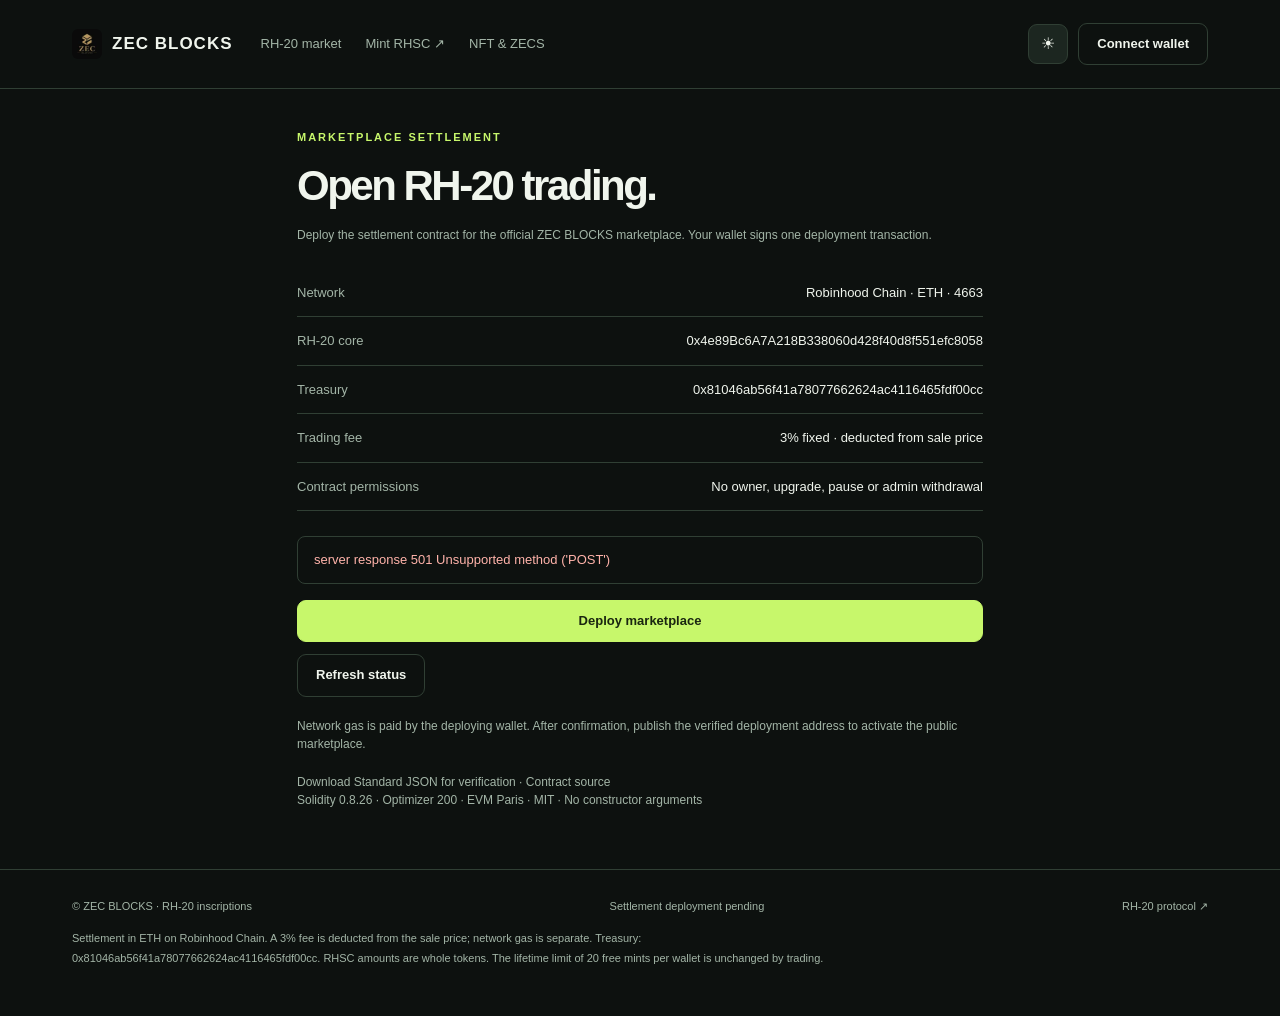
==== rh20-deploy.html @ b36e222d "Build RH-20 escrow marketplace with fixed 3% treasury settlement Add a separate native-ETH settlemen" ====
<!doctype html>
<html lang="en" data-theme="dark"><head><meta charset="utf-8"><meta name="viewport" content="width=device-width,initial-scale=1"><title>Deploy RH-20 Marketplace | ZEC BLOCKS</title><meta name="description" content="Trade RHSC inscriptions on Robinhood Chain. Buy and sell complete RH-20 lots with native ETH and a fixed 3% marketplace fee."><meta name="robots" content="noindex,nofollow"><link rel="icon" href="/rh20/icon.svg" type="image/svg+xml"><link rel="stylesheet" href="/rh20/market.css"><script defer src="/vendor/ethers-6.13.5.umd.min.js"></script><script defer src="/rh20/market.js"></script></head><body data-mode="deploy"><header><div class="shell header"><a class="brand" href="/"><img src="/assets/zecblocks-icon.webp" alt="">ZEC BLOCKS</a><nav aria-label="Market navigation"><a href="/rh20.html">RH-20 market</a><a href="https://mine.zecblocks.xyz/rhsc.html">Mint RHSC ↗</a><a href="/">NFT &amp; ZECS</a></nav><div class="header-actions"><select id="walletSelect" aria-label="Choose wallet" hidden></select><button class="icon-button" id="theme" aria-label="Switch theme">☀</button><button class="button secondary" id="connect">Connect wallet</button></div></div></header><main class="shell deploy-wrap"><div class="eyebrow">MARKETPLACE SETTLEMENT</div><h1>Open RH-20 trading.</h1><p class="muted">Deploy the settlement contract for the official ZEC BLOCKS marketplace. Your wallet signs one deployment transaction.</p><div class="details"><div><span>Network</span><strong>Robinhood Chain · ETH · 4663</strong></div><div><span>RH-20 core</span><strong>0x4e89Bc6A7A218B338060d428f40d8f551efc8058</strong></div><div><span>Treasury</span><strong>0x81046ab56f41a78077662624ac4116465fdf00cc</strong></div><div><span>Trading fee</span><strong>3% fixed · deducted from sale price</strong></div><div><span>Contract permissions</span><strong>No owner, upgrade, pause or admin withdrawal</strong></div></div><div id="status" class="status" role="status" aria-live="polite">Loading marketplace…</div><section id="recovery" class="recovery" aria-label="Transaction recovery" hidden><h3>Pending wallet action</h3><p id="recoveryText"></p><div class="recovery-row"><input id="recoveryHash" aria-label="Transaction hash" placeholder="Paste transaction hash from your wallet" autocomplete="off"><button id="recover" class="button secondary">Recover transaction</button><button id="checkPending" class="button">Check confirmation</button></div></section><button id="deploy" class="button wide" disabled>Deploy marketplace</button><button id="refresh" class="button secondary" style="margin-top:12px">Refresh status</button><p class="quote">Network gas is paid by the deploying wallet. After confirmation, publish the verified deployment address to activate the public marketplace.</p><section id="receipt" class="panel receipt" hidden><h2>Deployment confirmed</h2><h3>Contract address</h3><div id="deployedAddress" class="receipt-code"></div><button class="button secondary" data-copy="deployedAddress">Copy contract address</button><h3>Transaction hash</h3><div id="deployedHash" class="receipt-code"></div><button class="button secondary" data-copy="deployedHash">Copy transaction hash</button><p><a id="receiptLink" target="_blank" rel="noopener noreferrer">View deployment transaction ↗</a></p></section><p class="quote"><a href="/rh20/marketplace-compiler-input.json" download>Download Standard JSON for verification</a> · <a href="/contract/RH20Marketplace.sol" download>Contract source</a><br>Solidity 0.8.26 · Optimizer 200 · EVM Paris · MIT · No constructor arguments</p></main><footer><div class="shell"><div class="footer-row"><span>© ZEC BLOCKS · RH-20 inscriptions</span><a id="marketContract" target="_blank" rel="noopener noreferrer">Checking settlement contract</a><a href="https://robin.etherscan.io/address/0x4e89Bc6A7A218B338060d428f40d8f551efc8058" target="_blank" rel="noopener noreferrer">RH-20 protocol ↗</a></div><p>Settlement in ETH on Robinhood Chain. A 3% fee is deducted from the sale price; network gas is separate. Treasury: 0x81046ab56f41a78077662624ac4116465fdf00cc. RHSC amounts are whole tokens. The lifetime limit of 20 free mints per wallet is unchanged by trading.</p></div></footer></body></html>
---- rh20/market.css ----
@font-face{font-family:Space;src:local('Arial')}*{box-sizing:border-box}html{color-scheme:dark;--bg:#0d110f;--panel:#161d19;--surface:#1c2620;--border:#303f34;--text:#f0f5ed;--muted:#a3b5a7;--accent:#c7f76b;--ink:#1a2610;--error:#ffb3aa}html[data-theme=light]{color-scheme:light;--bg:#f5f6ef;--panel:#fff;--surface:#edf1e7;--border:#d3dccc;--text:#17251b;--muted:#586b5c;--accent:#bbe85f;--ink:#1a2610;--error:#a32723}body{margin:0;background:var(--bg);color:var(--text);font-family:Inter,Space,Arial,sans-serif;line-height:1.5}button,input,select{font:inherit}a{color:inherit;text-decoration:none}a:hover{text-decoration:underline}button{cursor:pointer}button:disabled{cursor:not-allowed;opacity:.48}button:focus-visible,a:focus-visible,input:focus-visible,select:focus-visible{outline:3px solid var(--accent);outline-offset:4px}[hidden]{display:none!important}.shell{max-width:1200px;margin:auto;padding:0 32px}header{border-bottom:1px solid var(--border)}.header{min-height:88px;display:flex;align-items:center;gap:28px}.brand{font-size:17px;font-weight:850;letter-spacing:1px;display:flex;align-items:center;gap:10px}.brand img{width:30px;height:30px;border-radius:6px}.header nav{display:flex;gap:24px;font-size:13px;color:var(--muted)}.header-actions{margin-left:auto;display:flex;gap:10px;align-items:center}.icon-button{background:var(--surface);color:var(--text);border:1px solid var(--border);border-radius:9px;width:40px;height:40px}.button{border:1px solid var(--accent);border-radius:9px;background:var(--accent);color:var(--ink);font-weight:700;font-size:13px;padding:12px 18px;line-height:1.3;text-align:center;display:inline-block}.secondary{border-color:var(--border);background:transparent;color:var(--text)}.wide{width:100%}.hero{padding:55px 0 35px;display:flex;justify-content:space-between;gap:40px;align-items:center}.eyebrow{font-size:11px;color:var(--accent);text-transform:uppercase;letter-spacing:2px;font-weight:700}html[data-theme=light] .eyebrow{color:#506b20}h1{font-size:clamp(34px,5vw,64px);letter-spacing:-2.5px;line-height:1.05;margin:18px 0}h1 span{color:var(--muted);font-weight:400}p{margin:8px 0}.hero p{color:var(--muted);font-size:15px;max-width:500px}.hero-token{border:1px solid var(--border);background:linear-gradient(135deg,var(--surface),var(--bg));border-radius:24px;width:230px;min-width:230px;height:180px;display:flex;flex-direction:column;align-items:center;justify-content:center;transform:rotate(-4deg);box-shadow:9px 10px 0 var(--surface)}.hero-token strong{font-size:60px;font-style:italic;color:var(--accent);line-height:1}.hero-token small{font-size:10px;letter-spacing:3px;margin-top:18px;color:var(--muted)}.stats{display:grid;grid-template-columns:repeat(4,1fr);border:1px solid var(--border);border-radius:12px;background:var(--panel);margin-bottom:28px}.stat{padding:22px 24px;border-right:1px solid var(--border)}.stat:last-child{border-right:0}.stat small{display:block;color:var(--muted);font-size:12px}.stat strong{font-size:22px;font-weight:600;display:block;margin-top:8px;overflow-wrap:anywhere}.stat span{font-size:11px;color:var(--muted)}.status{font-size:13px;color:var(--muted);padding:13px 16px;margin:16px 0;border:1px solid var(--border);border-radius:8px;overflow-wrap:anywhere}.status.error{color:var(--error)}.status.success{color:var(--accent)}html[data-theme=light] .status.success{color:#42651b}.toolbar{display:flex;align-items:center;justify-content:space-between;gap:16px;margin:30px 0 22px}.tabs{display:flex;gap:6px;flex-wrap:wrap}.tabs button{background:transparent;color:var(--muted);border:0;padding:10px 16px;border-radius:7px;font-size:13px;font-weight:650}.tabs button.selected{background:var(--surface);color:var(--text)}.muted{color:var(--muted);font-size:12px}.section-heading{display:flex;justify-content:space-between;gap:20px;align-items:end;margin:24px 0 18px}h2{font-size:23px;letter-spacing:-.6px;margin:0 0 6px}.grid{display:grid;grid-template-columns:repeat(3,minmax(0,1fr));gap:18px}.lot,.panel{background:var(--panel);border:1px solid var(--border);border-radius:14px;padding:24px}.lot-top{display:flex;align-items:center;justify-content:space-between;gap:15px;margin-bottom:30px}.token-mark{font-weight:900;font-style:italic;color:var(--ink);background:var(--accent);width:35px;height:35px;display:grid;place-items:center;border-radius:9px;font-size:22px}.lot h3{font-size:25px;letter-spacing:-.8px;margin:0}.lot .price{display:block;font-size:17px;font-weight:550;margin:25px 0 18px;overflow-wrap:anywhere}.empty{grid-column:1/-1;border:1px dashed var(--border);border-radius:12px;text-align:center;color:var(--muted);padding:64px 20px;width:100%;font-size:14px}.pagination{display:flex;justify-content:center;align-items:center;gap:18px;margin:24px 0}.sell-layout{display:grid;grid-template-columns:1.35fr 1fr;gap:22px;align-items:start}.panel h3{font-size:18px;margin:0 0 20px}.field{display:block;font-size:13px;margin:18px 0}.field span{display:block;margin-bottom:9px}.field input,select,.recovery input{border:1px solid var(--border);background:var(--bg);color:var(--text);padding:13px;border-radius:8px;width:100%}.field small{display:block;margin-top:7px;color:var(--muted);font-size:11px}.quote{font-size:12px;color:var(--muted);margin:20px 0;overflow-wrap:anywhere}.steps{list-style:none;padding:0;counter-reset:step;margin:10px 0}.steps li{counter-increment:step;margin:22px 0;font-size:13px;color:var(--muted);display:flex;align-items:start;gap:12px}.steps li:before{content:counter(step);border:1px solid var(--border);border-radius:50%;font-size:11px;min-width:25px;height:25px;display:grid;place-items:center;color:var(--text)}.balance-row{display:flex;align-items:center;justify-content:space-between;gap:20px;margin:18px 0}.balance-row strong{font-size:22px}.sale{display:grid;grid-template-columns:1fr 1fr 1fr 1.6fr;gap:15px;padding:18px 0;border-bottom:1px solid var(--border);font-size:13px}.sale span:last-child{color:var(--muted);text-align:right}.recovery{border:1px solid #86763e;background:var(--panel);border-radius:12px;padding:20px;margin:22px 0}.recovery h3{margin:0 0 10px;font-size:16px}.recovery p{font-size:13px;color:var(--muted);margin-bottom:14px}.recovery-row{display:flex;gap:10px;flex-wrap:wrap}.recovery-row input{flex:1;min-width:220px;font-size:12px}.recovery-row button{flex-shrink:0}footer{border-top:1px solid var(--border);margin-top:60px;padding:28px 0 40px;font-size:11px;color:var(--muted)}.footer-row{display:flex;justify-content:space-between;gap:20px;flex-wrap:wrap}footer p{max-width:800px;line-height:1.8;margin-top:14px}.deploy-wrap{max-width:750px;padding-top:40px}.deploy-wrap h1{font-size:42px}.details{margin:25px 0}.details div{border-bottom:1px solid var(--border);padding:14px 0;display:flex;justify-content:space-between;gap:25px;font-size:13px}.details span{color:var(--muted);flex-shrink:0}.details strong{font-weight:500;overflow-wrap:anywhere;text-align:right}.receipt-code{overflow-wrap:anywhere;font-family:monospace;font-size:13px;background:var(--bg);padding:14px;border-radius:8px}.receipt h3{margin:24px 0 10px}.receipt button{margin:10px 0}dialog{background:var(--panel);color:var(--text);border:1px solid var(--border);border-radius:16px;max-width:460px;width:calc(100% - 32px);padding:28px}dialog::backdrop{background:#000a;backdrop-filter:blur(5px)}.dialog-heading{display:flex;justify-content:space-between;align-items:center;gap:20px;margin-bottom:24px}.dialog-heading h2{margin:0}.dialog-price{font-size:35px;font-weight:650;margin:20px 0 0;overflow-wrap:anywhere}.dialog-amount{font-size:19px;color:var(--muted)}@media(max-width:800px){.header{gap:15px;flex-wrap:wrap;padding-top:16px;padding-bottom:16px}.header nav{order:3;width:100%;gap:20px}.shell{padding-left:20px;padding-right:20px}.hero{padding-top:38px}.hero-token{display:none}.stats{grid-template-columns:repeat(2,1fr)}.stat:nth-child(2){border-right:0}.stat:nth-child(-n+2){border-bottom:1px solid var(--border)}.grid{grid-template-columns:repeat(2,minmax(0,1fr))}.sell-layout{grid-template-columns:1fr}.sale{grid-template-columns:1fr 1fr}.sale span:last-child{text-align:left}.section-heading{align-items:start;flex-direction:column}.toolbar{align-items:start}.tabs button{padding:10px}.header-actions select{max-width:110px}}@media(max-width:520px){.grid{grid-template-columns:1fr}.hero h1{font-size:42px}.hero{gap:0}.stat{padding:16px}.stat strong{font-size:19px}.header-actions{gap:7px}.brand{font-size:14px;letter-spacing:.5px}.brand img{width:24px;height:24px}.header-actions .button{padding:10px;font-size:11px}.header-actions select{max-width:80px;font-size:10px}.toolbar{flex-wrap:wrap}.lot-top{margin-bottom:22px}.details div{flex-direction:column;gap:6px}.details strong{text-align:left}}
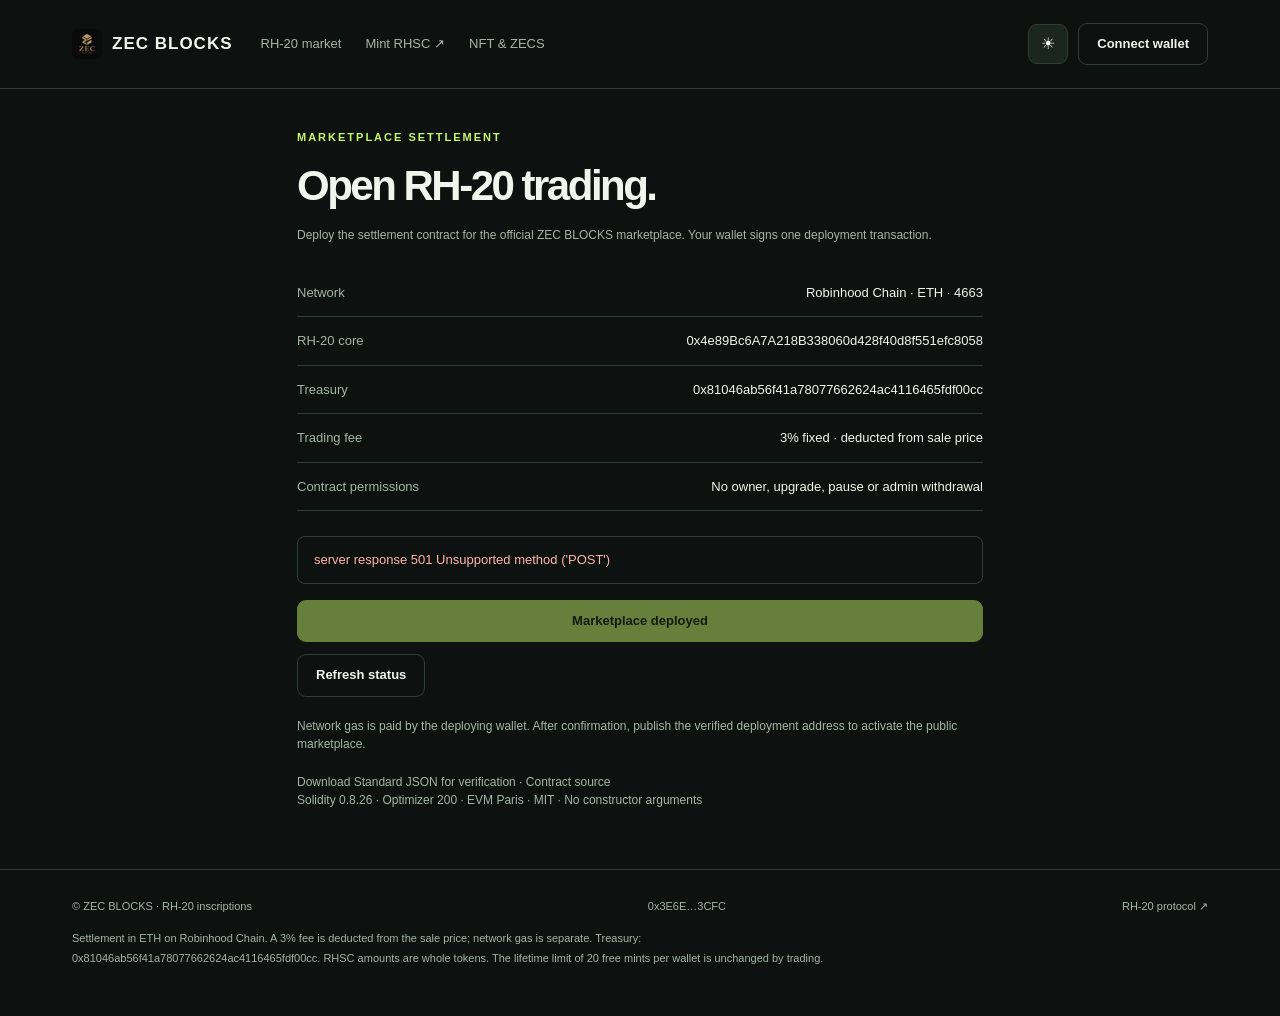
==== commit d916919c: "Add atomic RHSC Sweep helper and recoverable multi-lot checkout Keep the existing RH-20 core and mar" ====
--- a/rh20-deploy.html
+++ b/rh20-deploy.html
@@ -1,2 +1,2 @@
 <!doctype html>
-<html lang="en" data-theme="dark"><head><meta charset="utf-8"><meta name="viewport" content="width=device-width,initial-scale=1"><title>Deploy RH-20 Marketplace | ZEC BLOCKS</title><meta name="description" content="Trade RHSC inscriptions on Robinhood Chain. Buy and sell complete RH-20 lots with native ETH and a fixed 3% marketplace fee."><meta name="robots" content="noindex,nofollow"><link rel="icon" href="/rh20/icon.svg" type="image/svg+xml"><link rel="stylesheet" href="/rh20/market.css"><script defer src="/vendor/ethers-6.13.5.umd.min.js"></script><script defer src="/rh20/market.js"></script></head><body data-mode="deploy"><header><div class="shell header"><a class="brand" href="/"><img src="/assets/zecblocks-icon.webp" alt="">ZEC BLOCKS</a><nav aria-label="Market navigation"><a href="/rh20.html">RH-20 market</a><a href="https://mine.zecblocks.xyz/rhsc.html">Mint RHSC ↗</a><a href="/">NFT &amp; ZECS</a></nav><div class="header-actions"><select id="walletSelect" aria-label="Choose wallet" hidden></select><button class="icon-button" id="theme" aria-label="Switch theme">☀</button><button class="button secondary" id="connect">Connect wallet</button></div></div></header><main class="shell deploy-wrap"><div class="eyebrow">MARKETPLACE SETTLEMENT</div><h1>Open RH-20 trading.</h1><p class="muted">Deploy the settlement contract for the official ZEC BLOCKS marketplace. Your wallet signs one deployment transaction.</p><div class="details"><div><span>Network</span><strong>Robinhood Chain · ETH · 4663</strong></div><div><span>RH-20 core</span><strong>0x4e89Bc6A7A218B338060d428f40d8f551efc8058</strong></div><div><span>Treasury</span><strong>0x81046ab56f41a78077662624ac4116465fdf00cc</strong></div><div><span>Trading fee</span><strong>3% fixed · deducted from sale price</strong></div><div><span>Contract permissions</span><strong>No owner, upgrade, pause or admin withdrawal</strong></div></div><div id="status" class="status" role="status" aria-live="polite">Loading marketplace…</div><section id="recovery" class="recovery" aria-label="Transaction recovery" hidden><h3>Pending wallet action</h3><p id="recoveryText"></p><div class="recovery-row"><input id="recoveryHash" aria-label="Transaction hash" placeholder="Paste transaction hash from your wallet" autocomplete="off"><button id="recover" class="button secondary">Recover transaction</button><button id="checkPending" class="button">Check confirmation</button></div></section><button id="deploy" class="button wide" disabled>Deploy marketplace</button><button id="refresh" class="button secondary" style="margin-top:12px">Refresh status</button><p class="quote">Network gas is paid by the deploying wallet. After confirmation, publish the verified deployment address to activate the public marketplace.</p><section id="receipt" class="panel receipt" hidden><h2>Deployment confirmed</h2><h3>Contract address</h3><div id="deployedAddress" class="receipt-code"></div><button class="button secondary" data-copy="deployedAddress">Copy contract address</button><h3>Transaction hash</h3><div id="deployedHash" class="receipt-code"></div><button class="button secondary" data-copy="deployedHash">Copy transaction hash</button><p><a id="receiptLink" target="_blank" rel="noopener noreferrer">View deployment transaction ↗</a></p></section><p class="quote"><a href="/rh20/marketplace-compiler-input.json" download>Download Standard JSON for verification</a> · <a href="/contract/RH20Marketplace.sol" download>Contract source</a><br>Solidity 0.8.26 · Optimizer 200 · EVM Paris · MIT · No constructor arguments</p></main><footer><div class="shell"><div class="footer-row"><span>© ZEC BLOCKS · RH-20 inscriptions</span><a id="marketContract" target="_blank" rel="noopener noreferrer">Checking settlement contract</a><a href="https://robin.etherscan.io/address/0x4e89Bc6A7A218B338060d428f40d8f551efc8058" target="_blank" rel="noopener noreferrer">RH-20 protocol ↗</a></div><p>Settlement in ETH on Robinhood Chain. A 3% fee is deducted from the sale price; network gas is separate. Treasury: 0x81046ab56f41a78077662624ac4116465fdf00cc. RHSC amounts are whole tokens. The lifetime limit of 20 free mints per wallet is unchanged by trading.</p></div></footer></body></html>+<html lang="en" data-theme="dark"><head><meta charset="utf-8"><meta name="viewport" content="width=device-width,initial-scale=1"><title>Deploy RH-20 Marketplace | ZEC BLOCKS</title><meta name="description" content="Trade RHSC inscriptions on Robinhood Chain. Buy and sell complete RH-20 lots with native ETH and a fixed 3% marketplace fee."><meta name="robots" content="noindex,nofollow"><link rel="icon" href="/rh20/icon.svg" type="image/svg+xml"><link rel="stylesheet" href="/rh20/market.css"><script defer src="/vendor/ethers-6.13.5.umd.min.js"></script><script defer src="/rh20/sweep.js"></script><script defer src="/rh20/market.js"></script></head><body data-mode="deploy"><header><div class="shell header"><a class="brand" href="/"><img src="/assets/zecblocks-icon.webp" alt="">ZEC BLOCKS</a><nav aria-label="Market navigation"><a href="/rh20.html">RH-20 market</a><a href="https://mine.zecblocks.xyz/rhsc.html">Mint RHSC ↗</a><a href="/">NFT &amp; ZECS</a></nav><div class="header-actions"><select id="walletSelect" aria-label="Choose wallet" hidden></select><button class="icon-button" id="theme" aria-label="Switch theme">☀</button><button class="button secondary" id="connect">Connect wallet</button></div></div></header><main class="shell deploy-wrap"><div class="eyebrow">MARKETPLACE SETTLEMENT</div><h1>Open RH-20 trading.</h1><p class="muted">Deploy the settlement contract for the official ZEC BLOCKS marketplace. Your wallet signs one deployment transaction.</p><div class="details"><div><span>Network</span><strong>Robinhood Chain · ETH · 4663</strong></div><div><span>RH-20 core</span><strong>0x4e89Bc6A7A218B338060d428f40d8f551efc8058</strong></div><div><span>Treasury</span><strong>0x81046ab56f41a78077662624ac4116465fdf00cc</strong></div><div><span>Trading fee</span><strong>3% fixed · deducted from sale price</strong></div><div><span>Contract permissions</span><strong>No owner, upgrade, pause or admin withdrawal</strong></div></div><div id="status" class="status" role="status" aria-live="polite">Loading marketplace…</div><section id="recovery" class="recovery" aria-label="Transaction recovery" hidden><h3>Pending wallet action</h3><p id="recoveryText"></p><div class="recovery-row"><input id="recoveryHash" aria-label="Transaction hash" placeholder="Paste transaction hash from your wallet" autocomplete="off"><button id="recover" class="button secondary">Recover transaction</button><button id="checkPending" class="button">Check confirmation</button></div></section><button id="deploy" class="button wide" disabled>Deploy marketplace</button><button id="refresh" class="button secondary" style="margin-top:12px">Refresh status</button><p class="quote">Network gas is paid by the deploying wallet. After confirmation, publish the verified deployment address to activate the public marketplace.</p><section id="receipt" class="panel receipt" hidden><h2>Deployment confirmed</h2><h3>Contract address</h3><div id="deployedAddress" class="receipt-code"></div><button class="button secondary" data-copy="deployedAddress">Copy contract address</button><h3>Transaction hash</h3><div id="deployedHash" class="receipt-code"></div><button class="button secondary" data-copy="deployedHash">Copy transaction hash</button><p><a id="receiptLink" target="_blank" rel="noopener noreferrer">View deployment transaction ↗</a></p></section><p class="quote"><a href="/rh20/marketplace-compiler-input.json" download>Download Standard JSON for verification</a> · <a href="/contract/RH20Marketplace.sol" download>Contract source</a><br>Solidity 0.8.26 · Optimizer 200 · EVM Paris · MIT · No constructor arguments</p></main><footer><div class="shell"><div class="footer-row"><span>© ZEC BLOCKS · RH-20 inscriptions</span><a id="marketContract" target="_blank" rel="noopener noreferrer">Checking settlement contract</a><a href="https://robin.etherscan.io/address/0x4e89Bc6A7A218B338060d428f40d8f551efc8058" target="_blank" rel="noopener noreferrer">RH-20 protocol ↗</a></div><p>Settlement in ETH on Robinhood Chain. A 3% fee is deducted from the sale price; network gas is separate. Treasury: 0x81046ab56f41a78077662624ac4116465fdf00cc. RHSC amounts are whole tokens. The lifetime limit of 20 free mints per wallet is unchanged by trading.</p></div></footer></body></html>
--- a/rh20/market.css
+++ b/rh20/market.css
@@ -1 +1,8 @@
-@font-face{font-family:Space;src:local('Arial')}*{box-sizing:border-box}html{color-scheme:dark;--bg:#0d110f;--panel:#161d19;--surface:#1c2620;--border:#303f34;--text:#f0f5ed;--muted:#a3b5a7;--accent:#c7f76b;--ink:#1a2610;--error:#ffb3aa}html[data-theme=light]{color-scheme:light;--bg:#f5f6ef;--panel:#fff;--surface:#edf1e7;--border:#d3dccc;--text:#17251b;--muted:#586b5c;--accent:#bbe85f;--ink:#1a2610;--error:#a32723}body{margin:0;background:var(--bg);color:var(--text);font-family:Inter,Space,Arial,sans-serif;line-height:1.5}button,input,select{font:inherit}a{color:inherit;text-decoration:none}a:hover{text-decoration:underline}button{cursor:pointer}button:disabled{cursor:not-allowed;opacity:.48}button:focus-visible,a:focus-visible,input:focus-visible,select:focus-visible{outline:3px solid var(--accent);outline-offset:4px}[hidden]{display:none!important}.shell{max-width:1200px;margin:auto;padding:0 32px}header{border-bottom:1px solid var(--border)}.header{min-height:88px;display:flex;align-items:center;gap:28px}.brand{font-size:17px;font-weight:850;letter-spacing:1px;display:flex;align-items:center;gap:10px}.brand img{width:30px;height:30px;border-radius:6px}.header nav{display:flex;gap:24px;font-size:13px;color:var(--muted)}.header-actions{margin-left:auto;display:flex;gap:10px;align-items:center}.icon-button{background:var(--surface);color:var(--text);border:1px solid var(--border);border-radius:9px;width:40px;height:40px}.button{border:1px solid var(--accent);border-radius:9px;background:var(--accent);color:var(--ink);font-weight:700;font-size:13px;padding:12px 18px;line-height:1.3;text-align:center;display:inline-block}.secondary{border-color:var(--border);background:transparent;color:var(--text)}.wide{width:100%}.hero{padding:55px 0 35px;display:flex;justify-content:space-between;gap:40px;align-items:center}.eyebrow{font-size:11px;color:var(--accent);text-transform:uppercase;letter-spacing:2px;font-weight:700}html[data-theme=light] .eyebrow{color:#506b20}h1{font-size:clamp(34px,5vw,64px);letter-spacing:-2.5px;line-height:1.05;margin:18px 0}h1 span{color:var(--muted);font-weight:400}p{margin:8px 0}.hero p{color:var(--muted);font-size:15px;max-width:500px}.hero-token{border:1px solid var(--border);background:linear-gradient(135deg,var(--surface),var(--bg));border-radius:24px;width:230px;min-width:230px;height:180px;display:flex;flex-direction:column;align-items:center;justify-content:center;transform:rotate(-4deg);box-shadow:9px 10px 0 var(--surface)}.hero-token strong{font-size:60px;font-style:italic;color:var(--accent);line-height:1}.hero-token small{font-size:10px;letter-spacing:3px;margin-top:18px;color:var(--muted)}.stats{display:grid;grid-template-columns:repeat(4,1fr);border:1px solid var(--border);border-radius:12px;background:var(--panel);margin-bottom:28px}.stat{padding:22px 24px;border-right:1px solid var(--border)}.stat:last-child{border-right:0}.stat small{display:block;color:var(--muted);font-size:12px}.stat strong{font-size:22px;font-weight:600;display:block;margin-top:8px;overflow-wrap:anywhere}.stat span{font-size:11px;color:var(--muted)}.status{font-size:13px;color:var(--muted);padding:13px 16px;margin:16px 0;border:1px solid var(--border);border-radius:8px;overflow-wrap:anywhere}.status.error{color:var(--error)}.status.success{color:var(--accent)}html[data-theme=light] .status.success{color:#42651b}.toolbar{display:flex;align-items:center;justify-content:space-between;gap:16px;margin:30px 0 22px}.tabs{display:flex;gap:6px;flex-wrap:wrap}.tabs button{background:transparent;color:var(--muted);border:0;padding:10px 16px;border-radius:7px;font-size:13px;font-weight:650}.tabs button.selected{background:var(--surface);color:var(--text)}.muted{color:var(--muted);font-size:12px}.section-heading{display:flex;justify-content:space-between;gap:20px;align-items:end;margin:24px 0 18px}h2{font-size:23px;letter-spacing:-.6px;margin:0 0 6px}.grid{display:grid;grid-template-columns:repeat(3,minmax(0,1fr));gap:18px}.lot,.panel{background:var(--panel);border:1px solid var(--border);border-radius:14px;padding:24px}.lot-top{display:flex;align-items:center;justify-content:space-between;gap:15px;margin-bottom:30px}.token-mark{font-weight:900;font-style:italic;color:var(--ink);background:var(--accent);width:35px;height:35px;display:grid;place-items:center;border-radius:9px;font-size:22px}.lot h3{font-size:25px;letter-spacing:-.8px;margin:0}.lot .price{display:block;font-size:17px;font-weight:550;margin:25px 0 18px;overflow-wrap:anywhere}.empty{grid-column:1/-1;border:1px dashed var(--border);border-radius:12px;text-align:center;color:var(--muted);padding:64px 20px;width:100%;font-size:14px}.pagination{display:flex;justify-content:center;align-items:center;gap:18px;margin:24px 0}.sell-layout{display:grid;grid-template-columns:1.35fr 1fr;gap:22px;align-items:start}.panel h3{font-size:18px;margin:0 0 20px}.field{display:block;font-size:13px;margin:18px 0}.field span{display:block;margin-bottom:9px}.field input,select,.recovery input{border:1px solid var(--border);background:var(--bg);color:var(--text);padding:13px;border-radius:8px;width:100%}.field small{display:block;margin-top:7px;color:var(--muted);font-size:11px}.quote{font-size:12px;color:var(--muted);margin:20px 0;overflow-wrap:anywhere}.steps{list-style:none;padding:0;counter-reset:step;margin:10px 0}.steps li{counter-increment:step;margin:22px 0;font-size:13px;color:var(--muted);display:flex;align-items:start;gap:12px}.steps li:before{content:counter(step);border:1px solid var(--border);border-radius:50%;font-size:11px;min-width:25px;height:25px;display:grid;place-items:center;color:var(--text)}.balance-row{display:flex;align-items:center;justify-content:space-between;gap:20px;margin:18px 0}.balance-row strong{font-size:22px}.sale{display:grid;grid-template-columns:1fr 1fr 1fr 1.6fr;gap:15px;padding:18px 0;border-bottom:1px solid var(--border);font-size:13px}.sale span:last-child{color:var(--muted);text-align:right}.recovery{border:1px solid #86763e;background:var(--panel);border-radius:12px;padding:20px;margin:22px 0}.recovery h3{margin:0 0 10px;font-size:16px}.recovery p{font-size:13px;color:var(--muted);margin-bottom:14px}.recovery-row{display:flex;gap:10px;flex-wrap:wrap}.recovery-row input{flex:1;min-width:220px;font-size:12px}.recovery-row button{flex-shrink:0}footer{border-top:1px solid var(--border);margin-top:60px;padding:28px 0 40px;font-size:11px;color:var(--muted)}.footer-row{display:flex;justify-content:space-between;gap:20px;flex-wrap:wrap}footer p{max-width:800px;line-height:1.8;margin-top:14px}.deploy-wrap{max-width:750px;padding-top:40px}.deploy-wrap h1{font-size:42px}.details{margin:25px 0}.details div{border-bottom:1px solid var(--border);padding:14px 0;display:flex;justify-content:space-between;gap:25px;font-size:13px}.details span{color:var(--muted);flex-shrink:0}.details strong{font-weight:500;overflow-wrap:anywhere;text-align:right}.receipt-code{overflow-wrap:anywhere;font-family:monospace;font-size:13px;background:var(--bg);padding:14px;border-radius:8px}.receipt h3{margin:24px 0 10px}.receipt button{margin:10px 0}dialog{background:var(--panel);color:var(--text);border:1px solid var(--border);border-radius:16px;max-width:460px;width:calc(100% - 32px);padding:28px}dialog::backdrop{background:#000a;backdrop-filter:blur(5px)}.dialog-heading{display:flex;justify-content:space-between;align-items:center;gap:20px;margin-bottom:24px}.dialog-heading h2{margin:0}.dialog-price{font-size:35px;font-weight:650;margin:20px 0 0;overflow-wrap:anywhere}.dialog-amount{font-size:19px;color:var(--muted)}@media(max-width:800px){.header{gap:15px;flex-wrap:wrap;padding-top:16px;padding-bottom:16px}.header nav{order:3;width:100%;gap:20px}.shell{padding-left:20px;padding-right:20px}.hero{padding-top:38px}.hero-token{display:none}.stats{grid-template-columns:repeat(2,1fr)}.stat:nth-child(2){border-right:0}.stat:nth-child(-n+2){border-bottom:1px solid var(--border)}.grid{grid-template-columns:repeat(2,minmax(0,1fr))}.sell-layout{grid-template-columns:1fr}.sale{grid-template-columns:1fr 1fr}.sale span:last-child{text-align:left}.section-heading{align-items:start;flex-direction:column}.toolbar{align-items:start}.tabs button{padding:10px}.header-actions select{max-width:110px}}@media(max-width:520px){.grid{grid-template-columns:1fr}.hero h1{font-size:42px}.hero{gap:0}.stat{padding:16px}.stat strong{font-size:19px}.header-actions{gap:7px}.brand{font-size:14px;letter-spacing:.5px}.brand img{width:24px;height:24px}.header-actions .button{padding:10px;font-size:11px}.header-actions select{max-width:80px;font-size:10px}.toolbar{flex-wrap:wrap}.lot-top{margin-bottom:22px}.details div{flex-direction:column;gap:6px}.details strong{text-align:left}}
+@font-face{font-family:Space;src:local('Arial')}*{box-sizing:border-box}html{color-scheme:dark;--bg:#0d110f;--panel:#161d19;--surface:#1c2620;--border:#303f34;--text:#f0f5ed;--muted:#a3b5a7;--accent:#c7f76b;--ink:#1a2610;--error:#ffb3aa}html[data-theme=light]{color-scheme:light;--bg:#f5f6ef;--panel:#fff;--surface:#edf1e7;--border:#d3dccc;--text:#17251b;--muted:#586b5c;--accent:#bbe85f;--ink:#1a2610;--error:#a32723}body{margin:0;background:var(--bg);color:var(--text);font-family:Inter,Space,Arial,sans-serif;line-height:1.5}button,input,select{font:inherit}a{color:inherit;text-decoration:none}a:hover{text-decoration:underline}button{cursor:pointer}button:disabled{cursor:not-allowed;opacity:.48}button:focus-visible,a:focus-visible,input:focus-visible,select:focus-visible{outline:3px solid var(--accent);outline-offset:4px}[hidden]{display:none!important}.shell{max-width:1200px;margin:auto;padding:0 32px}header{border-bottom:1px solid var(--border)}.header{min-height:88px;display:flex;align-items:center;gap:28px}.brand{font-size:17px;font-weight:850;letter-spacing:1px;display:flex;align-items:center;gap:10px}.brand img{width:30px;height:30px;border-radius:6px}.header nav{display:flex;gap:24px;font-size:13px;color:var(--muted)}.header-actions{margin-left:auto;display:flex;gap:10px;align-items:center}.icon-button{background:var(--surface);color:var(--text);border:1px solid var(--border);border-radius:9px;width:40px;height:40px}.button{border:1px solid var(--accent);border-radius:9px;background:var(--accent);color:var(--ink);font-weight:700;font-size:13px;padding:12px 18px;line-height:1.3;text-align:center;display:inline-block}.secondary{border-color:var(--border);background:transparent;color:var(--text)}.wide{width:100%}.hero{padding:55px 0 35px;display:flex;justify-content:space-between;gap:40px;align-items:center}.eyebrow{font-size:11px;color:var(--accent);text-transform:uppercase;letter-spacing:2px;font-weight:700}html[data-theme=light] .eyebrow{color:#506b20}h1{font-size:clamp(34px,5vw,64px);letter-spacing:-2.5px;line-height:1.05;margin:18px 0}h1 span{color:var(--muted);font-weight:400}p{margin:8px 0}.hero p{color:var(--muted);font-size:15px;max-width:500px}.hero-token{border:1px solid var(--border);background:linear-gradient(135deg,var(--surface),var(--bg));border-radius:24px;width:230px;min-width:230px;height:180px;display:flex;flex-direction:column;align-items:center;justify-content:center;transform:rotate(-4deg);box-shadow:9px 10px 0 var(--surface)}.hero-token strong{font-size:60px;font-style:italic;color:var(--accent);line-height:1}.hero-token small{font-size:10px;letter-spacing:3px;margin-top:18px;color:var(--muted)}.stats{display:grid;grid-template-columns:repeat(6,minmax(0,1fr));border:1px solid var(--border);border-radius:12px;background:var(--panel);margin-bottom:28px}.stat{padding:22px 24px;border-right:1px solid var(--border)}.stat:last-child{border-right:0}.stat small{display:block;color:var(--muted);font-size:12px}.stat strong{font-size:22px;font-weight:600;display:block;margin-top:8px;overflow-wrap:anywhere}.stat span{font-size:11px;color:var(--muted)}.status{font-size:13px;color:var(--muted);padding:13px 16px;margin:16px 0;border:1px solid var(--border);border-radius:8px;overflow-wrap:anywhere}.status.error{color:var(--error)}.status.success{color:var(--accent)}html[data-theme=light] .status.success{color:#42651b}.toolbar{display:flex;align-items:center;justify-content:space-between;gap:16px;margin:30px 0 22px}.tabs{display:flex;gap:6px;flex-wrap:wrap}.tabs button{background:transparent;color:var(--muted);border:0;padding:10px 16px;border-radius:7px;font-size:13px;font-weight:650}.tabs button.selected{background:var(--surface);color:var(--text)}.muted{color:var(--muted);font-size:12px}.section-heading{display:flex;justify-content:space-between;gap:20px;align-items:end;margin:24px 0 18px}h2{font-size:23px;letter-spacing:-.6px;margin:0 0 6px}.grid{display:grid;grid-template-columns:repeat(3,minmax(0,1fr));gap:18px}.lot,.panel{background:var(--panel);border:1px solid var(--border);border-radius:14px;padding:24px}.lot-top{display:flex;align-items:center;justify-content:space-between;gap:15px;margin-bottom:30px}.token-mark{font-weight:900;font-style:italic;color:var(--ink);background:var(--accent);width:35px;height:35px;display:grid;place-items:center;border-radius:9px;font-size:22px}.lot h3{font-size:25px;letter-spacing:-.8px;margin:0}.lot .price{display:block;font-size:17px;font-weight:550;margin:25px 0 18px;overflow-wrap:anywhere}.empty{grid-column:1/-1;border:1px dashed var(--border);border-radius:12px;text-align:center;color:var(--muted);padding:64px 20px;width:100%;font-size:14px}.pagination{display:flex;justify-content:center;align-items:center;gap:18px;margin:24px 0}.sell-layout{display:grid;grid-template-columns:1.35fr 1fr;gap:22px;align-items:start}.panel h3{font-size:18px;margin:0 0 20px}.field{display:block;font-size:13px;margin:18px 0}.field span{display:block;margin-bottom:9px}.field input,select,.recovery input{border:1px solid var(--border);background:var(--bg);color:var(--text);padding:13px;border-radius:8px;width:100%}.field small{display:block;margin-top:7px;color:var(--muted);font-size:11px}.quote{font-size:12px;color:var(--muted);margin:20px 0;overflow-wrap:anywhere}.steps{list-style:none;padding:0;counter-reset:step;margin:10px 0}.steps li{counter-increment:step;margin:22px 0;font-size:13px;color:var(--muted);display:flex;align-items:start;gap:12px}.steps li:before{content:counter(step);border:1px solid var(--border);border-radius:50%;font-size:11px;min-width:25px;height:25px;display:grid;place-items:center;color:var(--text)}.balance-row{display:flex;align-items:center;justify-content:space-between;gap:20px;margin:18px 0}.balance-row strong{font-size:22px}.sale{display:grid;grid-template-columns:1fr 1fr 1fr 1.6fr;gap:15px;padding:18px 0;border-bottom:1px solid var(--border);font-size:13px}.sale span:last-child{color:var(--muted);text-align:right}.recovery{border:1px solid #86763e;background:var(--panel);border-radius:12px;padding:20px;margin:22px 0}.recovery h3{margin:0 0 10px;font-size:16px}.recovery p{font-size:13px;color:var(--muted);margin-bottom:14px}.recovery-row{display:flex;gap:10px;flex-wrap:wrap}.recovery-row input{flex:1;min-width:220px;font-size:12px}.recovery-row button{flex-shrink:0}footer{border-top:1px solid var(--border);margin-top:60px;padding:28px 0 40px;font-size:11px;color:var(--muted)}.footer-row{display:flex;justify-content:space-between;gap:20px;flex-wrap:wrap}footer p{max-width:800px;line-height:1.8;margin-top:14px}.deploy-wrap{max-width:750px;padding-top:40px}.deploy-wrap h1{font-size:42px}.details{margin:25px 0}.details div{border-bottom:1px solid var(--border);padding:14px 0;display:flex;justify-content:space-between;gap:25px;font-size:13px}.details span{color:var(--muted);flex-shrink:0}.details strong{font-weight:500;overflow-wrap:anywhere;text-align:right}.receipt-code{overflow-wrap:anywhere;font-family:monospace;font-size:13px;background:var(--bg);padding:14px;border-radius:8px}.receipt h3{margin:24px 0 10px}.receipt button{margin:10px 0}dialog{background:var(--panel);color:var(--text);border:1px solid var(--border);border-radius:16px;max-width:460px;width:calc(100% - 32px);padding:28px}dialog::backdrop{background:#000a;backdrop-filter:blur(5px)}.dialog-heading{display:flex;justify-content:space-between;align-items:center;gap:20px;margin-bottom:24px}.dialog-heading h2{margin:0}.dialog-price{font-size:35px;font-weight:650;margin:20px 0 0;overflow-wrap:anywhere}.dialog-amount{font-size:19px;color:var(--muted)}@media(max-width:800px){.header{gap:15px;flex-wrap:wrap;padding-top:16px;padding-bottom:16px}.header nav{order:3;width:100%;gap:20px}.shell{padding-left:20px;padding-right:20px}.hero{padding-top:38px}.hero-token{display:none}.stats{grid-template-columns:repeat(2,1fr)}.stat:nth-child(even){border-right:0}.stat:nth-child(-n+4){border-bottom:1px solid var(--border)}.stat:last-child{grid-column:auto}.grid{grid-template-columns:repeat(2,minmax(0,1fr))}.sell-layout{grid-template-columns:1fr}.sale{grid-template-columns:1fr 1fr}.sale span:last-child{text-align:left}.section-heading{align-items:start;flex-direction:column}.toolbar{align-items:start}.tabs button{padding:10px}.header-actions select{max-width:110px}}@media(max-width:520px){.grid{grid-template-columns:1fr}.hero h1{font-size:42px}.hero{gap:0}.stat{padding:16px}.stat strong{font-size:19px}.header-actions{gap:7px}.brand{font-size:14px;letter-spacing:.5px}.brand img{width:24px;height:24px}.header-actions .button{padding:10px;font-size:11px}.header-actions select{max-width:80px;font-size:10px}.toolbar{flex-wrap:wrap}.lot-top{margin-bottom:22px}.details div{flex-direction:column;gap:6px}.details strong{text-align:left}}
+.unit-price{font-size:12px;color:var(--muted);overflow-wrap:anywhere;margin-top:12px}.unit-usd{font-size:18px;color:var(--accent);font-weight:650;overflow-wrap:anywhere}html[data-theme=light] .unit-usd{color:#42651b}.lot .price{margin:24px 0 2px}.total-usd{margin:0 0 18px;overflow-wrap:anywhere}#priceSource{margin-bottom:18px;overflow-wrap:anywhere}#buyUnit,#buyUsd{overflow-wrap:anywhere}#buyUsd{font-size:18px;color:var(--accent)}
+
+@media(min-width:801px) and (max-width:1100px){.stats{grid-template-columns:repeat(3,minmax(0,1fr))}.stat:nth-child(3){border-right:0}.stat:nth-child(-n+3){border-bottom:1px solid var(--border)}}
+
+.ordinal-banner{display:flex;align-items:center;gap:28px;margin-top:28px;border:1px solid #37592a;border-radius:16px;padding:0 30px 0 12px;background:linear-gradient(110deg,#07110b,#142719);color:#edfae8;overflow:hidden}.ordinal-banner>img{width:190px;height:190px;object-fit:contain;flex-shrink:0}.ordinal-banner-copy{flex:1;min-width:0;padding:24px 0}.ordinal-kicker{display:block;color:#bcf85e;letter-spacing:1.5px;font-size:9px;font-weight:700}.ordinal-banner h2{font-size:27px;letter-spacing:-.7px;line-height:1.12;margin:10px 0}.ordinal-banner p{font-size:11px;color:#adc4af;margin:0}.ordinal-mint-link{display:inline-flex;align-items:center;justify-content:center;gap:10px;white-space:nowrap;background:#caff3d;color:#162109;border:1px solid #caff3d;border-radius:9px;padding:14px 19px;font-size:13px;font-weight:750}.ordinal-mint-link:hover{background:#dcff88;text-decoration:none}.ordinal-mint-link span{font-size:17px}@media(max-width:800px){.ordinal-banner{gap:18px;padding-right:22px}.ordinal-banner>img{width:135px;height:165px}.ordinal-banner h2{font-size:22px}.ordinal-mint-link{padding:12px;font-size:12px;gap:6px}.ordinal-kicker{font-size:8px;letter-spacing:.8px}.ordinal-banner p{font-size:10px}}@media(max-width:580px){.ordinal-banner{display:grid;grid-template-columns:100px minmax(0,1fr);gap:0 12px;padding:14px;margin-top:20px}.ordinal-banner>img{width:100px;height:125px;grid-row:1/3}.ordinal-banner-copy{padding:8px 0}.ordinal-banner h2{font-size:19px;line-height:1.15;margin:8px 0}.ordinal-banner h2 br{display:none}.ordinal-mint-link{grid-column:2;justify-self:start;padding:10px 14px;margin-top:8px}.ordinal-banner p{font-size:10px;line-height:1.6}}
+
+#sweepDialog{max-width:580px;max-height:calc(100dvh - 32px);overflow-y:auto}#buyPanel .section-heading{align-items:center;flex-wrap:wrap}#buyPanel #updated{flex-basis:100%}.sweep-controls{display:flex;align-items:center;gap:18px}.sweep-controls .field{max-width:130px;margin:18px 0}.sweep-presets{display:flex;gap:8px;flex-wrap:wrap}.sweep-presets .button{padding:10px 13px}.sweep-lots{max-height:210px;overflow-y:auto;border-block:1px solid var(--border);margin:12px 0 22px}.sweep-lot{display:grid;grid-template-columns:1fr 1fr 1.4fr;gap:12px;padding:11px 0;font-size:12px;border-bottom:1px solid var(--border)}.sweep-lot:last-child{border:0}.sweep-lot span:last-child{text-align:right;overflow-wrap:anywhere}#sweepUnit,#sweepMessage{overflow-wrap:anywhere}#sweepDialog .dialog-price{font-size:30px}@media(max-width:520px){#sweepDialog{padding:20px}.sweep-controls{gap:12px}.sweep-controls .field{max-width:100px}.sweep-presets{gap:5px}.sweep-presets .button{padding:9px;font-size:11px}.sweep-lot{gap:8px;font-size:11px}}
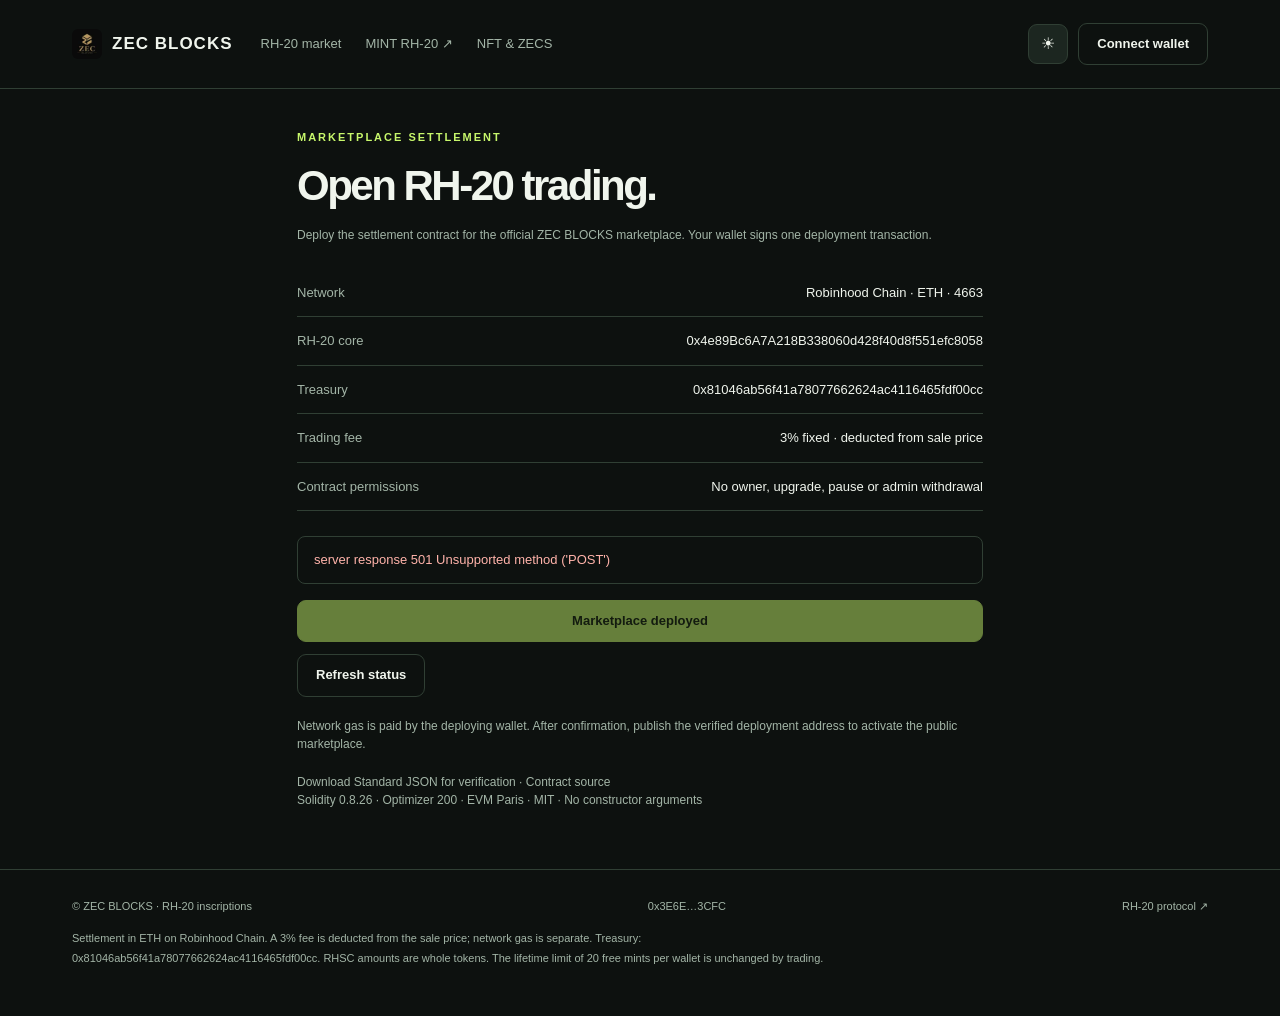
==== commit a9437807: "Link marketplace mint navigation to the RH-20 token directory Rename Mint RHSC to MINT RH-20 and poi" ====
--- a/rh20-deploy.html
+++ b/rh20-deploy.html
@@ -1,2 +1,2 @@
 <!doctype html>
-<html lang="en" data-theme="dark"><head><meta charset="utf-8"><meta name="viewport" content="width=device-width,initial-scale=1"><title>Deploy RH-20 Marketplace | ZEC BLOCKS</title><meta name="description" content="Trade RHSC inscriptions on Robinhood Chain. Buy and sell complete RH-20 lots with native ETH and a fixed 3% marketplace fee."><meta name="robots" content="noindex,nofollow"><link rel="icon" href="/rh20/icon.svg" type="image/svg+xml"><link rel="stylesheet" href="/rh20/market.css"><script defer src="/vendor/ethers-6.13.5.umd.min.js"></script><script defer src="/rh20/sweep.js"></script><script defer src="/rh20/market.js"></script></head><body data-mode="deploy"><header><div class="shell header"><a class="brand" href="/"><img src="/assets/zecblocks-icon.webp" alt="">ZEC BLOCKS</a><nav aria-label="Market navigation"><a href="/rh20.html">RH-20 market</a><a href="https://mine.zecblocks.xyz/rhsc.html">Mint RHSC ↗</a><a href="/">NFT &amp; ZECS</a></nav><div class="header-actions"><select id="walletSelect" aria-label="Choose wallet" hidden></select><button class="icon-button" id="theme" aria-label="Switch theme">☀</button><button class="button secondary" id="connect">Connect wallet</button></div></div></header><main class="shell deploy-wrap"><div class="eyebrow">MARKETPLACE SETTLEMENT</div><h1>Open RH-20 trading.</h1><p class="muted">Deploy the settlement contract for the official ZEC BLOCKS marketplace. Your wallet signs one deployment transaction.</p><div class="details"><div><span>Network</span><strong>Robinhood Chain · ETH · 4663</strong></div><div><span>RH-20 core</span><strong>0x4e89Bc6A7A218B338060d428f40d8f551efc8058</strong></div><div><span>Treasury</span><strong>0x81046ab56f41a78077662624ac4116465fdf00cc</strong></div><div><span>Trading fee</span><strong>3% fixed · deducted from sale price</strong></div><div><span>Contract permissions</span><strong>No owner, upgrade, pause or admin withdrawal</strong></div></div><div id="status" class="status" role="status" aria-live="polite">Loading marketplace…</div><section id="recovery" class="recovery" aria-label="Transaction recovery" hidden><h3>Pending wallet action</h3><p id="recoveryText"></p><div class="recovery-row"><input id="recoveryHash" aria-label="Transaction hash" placeholder="Paste transaction hash from your wallet" autocomplete="off"><button id="recover" class="button secondary">Recover transaction</button><button id="checkPending" class="button">Check confirmation</button></div></section><button id="deploy" class="button wide" disabled>Deploy marketplace</button><button id="refresh" class="button secondary" style="margin-top:12px">Refresh status</button><p class="quote">Network gas is paid by the deploying wallet. After confirmation, publish the verified deployment address to activate the public marketplace.</p><section id="receipt" class="panel receipt" hidden><h2>Deployment confirmed</h2><h3>Contract address</h3><div id="deployedAddress" class="receipt-code"></div><button class="button secondary" data-copy="deployedAddress">Copy contract address</button><h3>Transaction hash</h3><div id="deployedHash" class="receipt-code"></div><button class="button secondary" data-copy="deployedHash">Copy transaction hash</button><p><a id="receiptLink" target="_blank" rel="noopener noreferrer">View deployment transaction ↗</a></p></section><p class="quote"><a href="/rh20/marketplace-compiler-input.json" download>Download Standard JSON for verification</a> · <a href="/contract/RH20Marketplace.sol" download>Contract source</a><br>Solidity 0.8.26 · Optimizer 200 · EVM Paris · MIT · No constructor arguments</p></main><footer><div class="shell"><div class="footer-row"><span>© ZEC BLOCKS · RH-20 inscriptions</span><a id="marketContract" target="_blank" rel="noopener noreferrer">Checking settlement contract</a><a href="https://robin.etherscan.io/address/0x4e89Bc6A7A218B338060d428f40d8f551efc8058" target="_blank" rel="noopener noreferrer">RH-20 protocol ↗</a></div><p>Settlement in ETH on Robinhood Chain. A 3% fee is deducted from the sale price; network gas is separate. Treasury: 0x81046ab56f41a78077662624ac4116465fdf00cc. RHSC amounts are whole tokens. The lifetime limit of 20 free mints per wallet is unchanged by trading.</p></div></footer></body></html>+<html lang="en" data-theme="dark"><head><meta charset="utf-8"><meta name="viewport" content="width=device-width,initial-scale=1"><title>Deploy RH-20 Marketplace | ZEC BLOCKS</title><meta name="description" content="Trade RHSC inscriptions on Robinhood Chain. Buy and sell complete RH-20 lots with native ETH and a fixed 3% marketplace fee."><meta name="robots" content="noindex,nofollow"><link rel="icon" href="/rh20/icon.svg" type="image/svg+xml"><link rel="stylesheet" href="/rh20/market.css"><script defer src="/vendor/ethers-6.13.5.umd.min.js"></script><script defer src="/rh20/sweep.js"></script><script defer src="/rh20/market.js"></script></head><body data-mode="deploy"><header><div class="shell header"><a class="brand" href="/"><img src="/assets/zecblocks-icon.webp" alt="">ZEC BLOCKS</a><nav aria-label="Market navigation"><a href="/rh20.html">RH-20 market</a><a href="https://mine.zecblocks.xyz/rh20.html">MINT RH-20 ↗</a><a href="/">NFT &amp; ZECS</a></nav><div class="header-actions"><select id="walletSelect" aria-label="Choose wallet" hidden></select><button class="icon-button" id="theme" aria-label="Switch theme">☀</button><button class="button secondary" id="connect">Connect wallet</button></div></div></header><main class="shell deploy-wrap"><div class="eyebrow">MARKETPLACE SETTLEMENT</div><h1>Open RH-20 trading.</h1><p class="muted">Deploy the settlement contract for the official ZEC BLOCKS marketplace. Your wallet signs one deployment transaction.</p><div class="details"><div><span>Network</span><strong>Robinhood Chain · ETH · 4663</strong></div><div><span>RH-20 core</span><strong>0x4e89Bc6A7A218B338060d428f40d8f551efc8058</strong></div><div><span>Treasury</span><strong>0x81046ab56f41a78077662624ac4116465fdf00cc</strong></div><div><span>Trading fee</span><strong>3% fixed · deducted from sale price</strong></div><div><span>Contract permissions</span><strong>No owner, upgrade, pause or admin withdrawal</strong></div></div><div id="status" class="status" role="status" aria-live="polite">Loading marketplace…</div><section id="recovery" class="recovery" aria-label="Transaction recovery" hidden><h3>Pending wallet action</h3><p id="recoveryText"></p><div class="recovery-row"><input id="recoveryHash" aria-label="Transaction hash" placeholder="Paste transaction hash from your wallet" autocomplete="off"><button id="recover" class="button secondary">Recover transaction</button><button id="checkPending" class="button">Check confirmation</button></div></section><button id="deploy" class="button wide" disabled>Deploy marketplace</button><button id="refresh" class="button secondary" style="margin-top:12px">Refresh status</button><p class="quote">Network gas is paid by the deploying wallet. After confirmation, publish the verified deployment address to activate the public marketplace.</p><section id="receipt" class="panel receipt" hidden><h2>Deployment confirmed</h2><h3>Contract address</h3><div id="deployedAddress" class="receipt-code"></div><button class="button secondary" data-copy="deployedAddress">Copy contract address</button><h3>Transaction hash</h3><div id="deployedHash" class="receipt-code"></div><button class="button secondary" data-copy="deployedHash">Copy transaction hash</button><p><a id="receiptLink" target="_blank" rel="noopener noreferrer">View deployment transaction ↗</a></p></section><p class="quote"><a href="/rh20/marketplace-compiler-input.json" download>Download Standard JSON for verification</a> · <a href="/contract/RH20Marketplace.sol" download>Contract source</a><br>Solidity 0.8.26 · Optimizer 200 · EVM Paris · MIT · No constructor arguments</p></main><footer><div class="shell"><div class="footer-row"><span>© ZEC BLOCKS · RH-20 inscriptions</span><a id="marketContract" target="_blank" rel="noopener noreferrer">Checking settlement contract</a><a href="https://robin.etherscan.io/address/0x4e89Bc6A7A218B338060d428f40d8f551efc8058" target="_blank" rel="noopener noreferrer">RH-20 protocol ↗</a></div><p>Settlement in ETH on Robinhood Chain. A 3% fee is deducted from the sale price; network gas is separate. Treasury: 0x81046ab56f41a78077662624ac4116465fdf00cc. RHSC amounts are whole tokens. The lifetime limit of 20 free mints per wallet is unchanged by trading.</p></div></footer></body></html>
